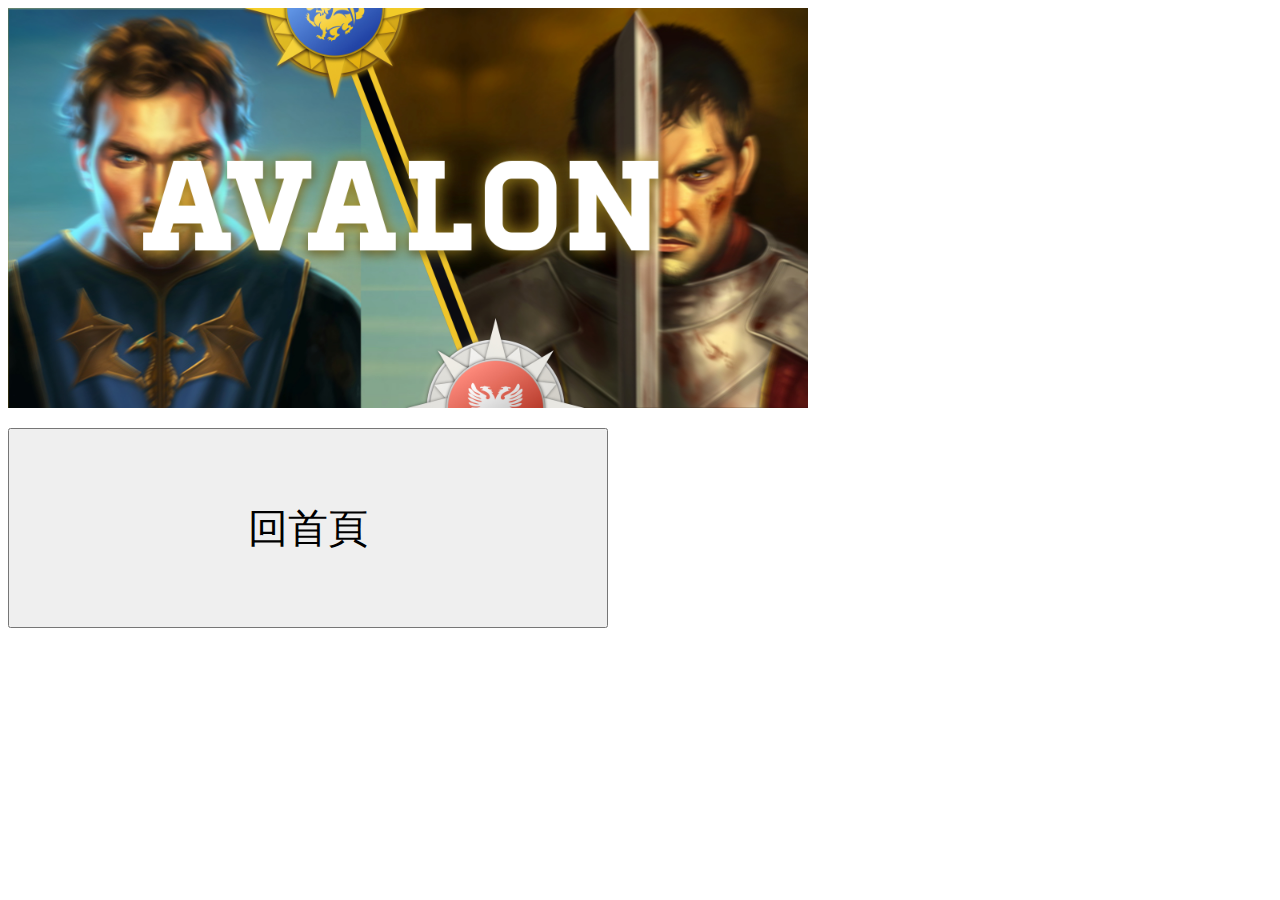
==== over.html @ d1412cc0 "0110" ====
<!DOCTYPE html>
<html>
  <head>
    <meta charset="utf-8">
    <title>Avalon</title>
    <link href="styles/style.css" rel="stylesheet" type="text/css">
  </head>
  <body>
    
    <image src="images/avalon.jpg" style="width:800px;height:400px;"><p>
    <input onClick="runindex()" type="button" style="width:600px;height:200px;font-size:40px;" value="回首頁"><p>
  
    <script src="scripts/main.js"></script>
  </body>
</html>
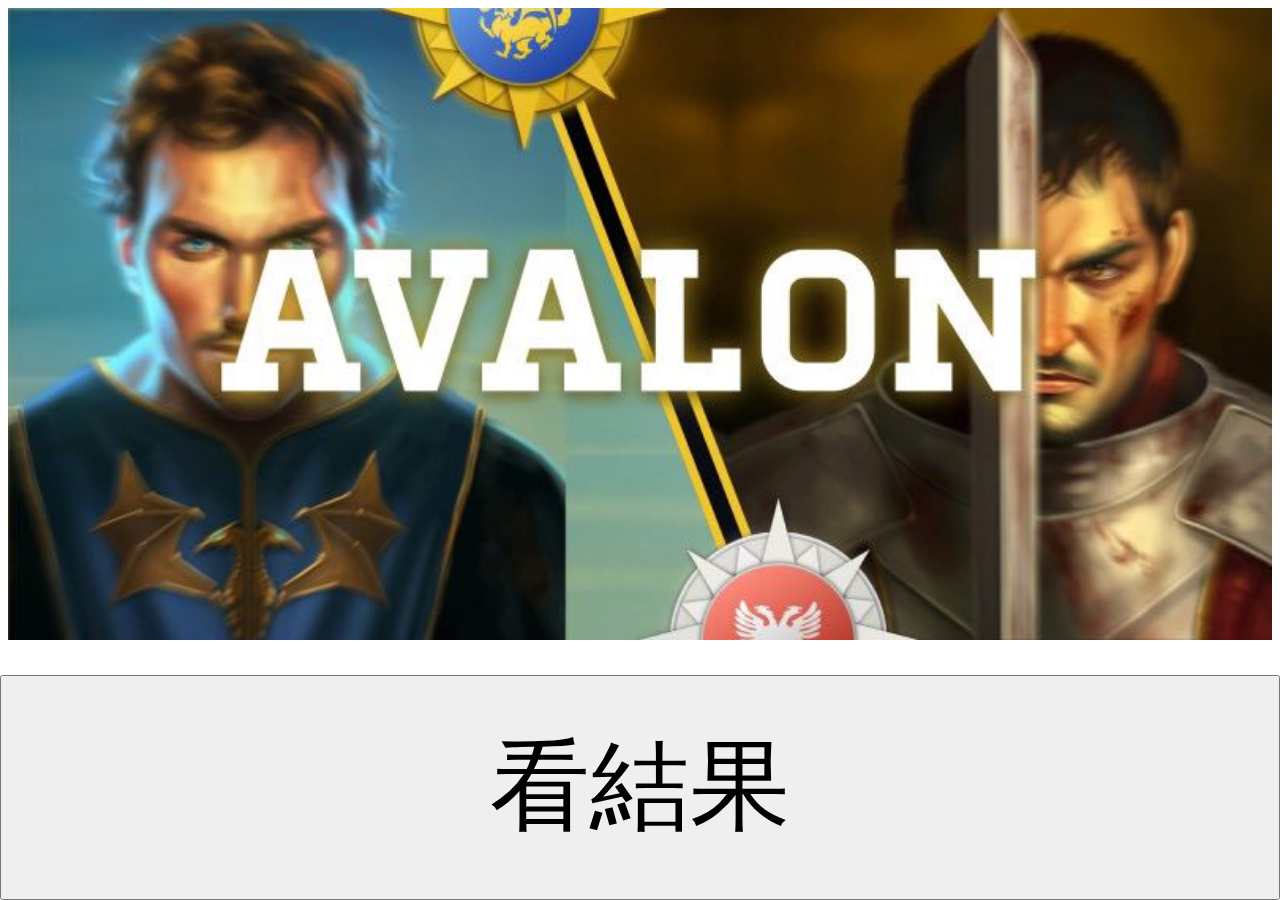
==== commit ca98b9df: "0111" ====
--- a/over.html
+++ b/over.html
@@ -7,9 +7,9 @@
   </head>
   <body>
     
-    <image src="images/avalon.jpg" style="width:800px;height:400px;"><p>
-    <input onClick="runindex()" type="button" style="width:600px;height:200px;font-size:40px;" value="回首頁"><p>
+    <image src="images/avalon.jpg" style="width:100%;height:30%;"><p>
+    <input class="r" onClick="see();runindex()" type="button" style="width:100%;height:25%;font-size:100px;" value="看結果"><p>
   
     <script src="scripts/main.js"></script>
   </body>
-</html> +</html>--- a/styles/style.css
+++ b/styles/style.css
@@ -0,0 +1,26 @@
+:root{
+  --bili:0.027rem;  
+}
+.header{
+  height:calc(var(--bili) * 80);
+}
+
+.t{position:fixed;
+  top:0px;
+  left:0px;
+  right:0px;
+}
+
+.c{position:fixed;
+    top:0;
+    right:0;
+    bottom:0;
+    left:0;
+    margin:auto;
+}
+
+.r{position:fixed;
+  bottom:0px;
+  left:0px;
+  right:0px;
+}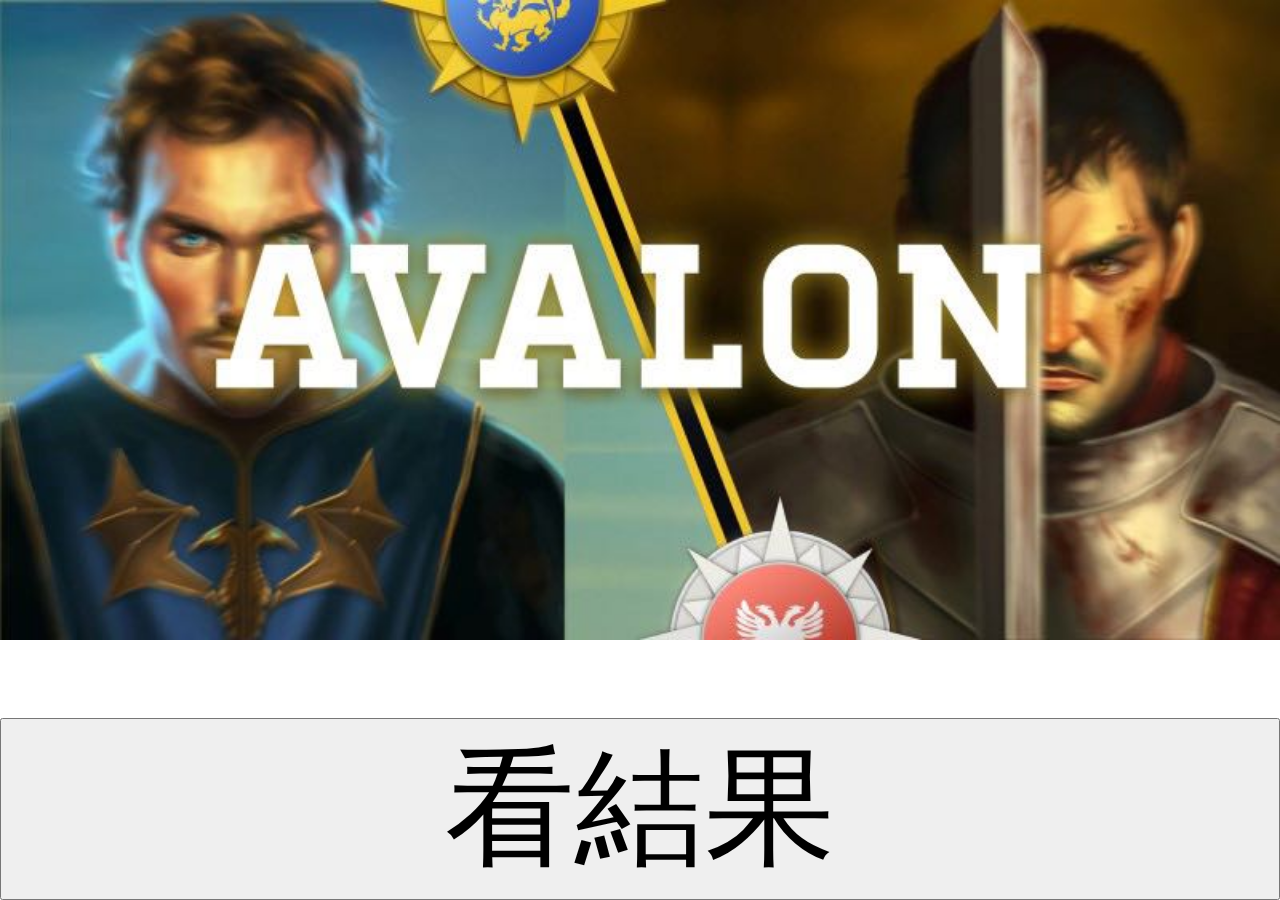
==== commit fe1da979: "0113" ====
--- a/over.html
+++ b/over.html
@@ -7,8 +7,8 @@
   </head>
   <body>
     
-    <image src="images/avalon.jpg" style="width:100%;height:30%;"><p>
-    <input class="r" onClick="see();runindex()" type="button" style="width:100%;height:25%;font-size:100px;" value="看結果"><p>
+    <image class="t" src="images/avalon.jpg" style="width:100vw;">
+    <input class="rwdtxt b" onClick="see();runindex()" type="button" style="width:100vw;" value="看結果">
   
     <script src="scripts/main.js"></script>
   </body>
--- a/styles/style.css
+++ b/styles/style.css
@@ -1,14 +1,8 @@
-:root{
-  --bili:0.027rem;  
-}
-.header{
-  height:calc(var(--bili) * 80);
-}
-
 .t{position:fixed;
-  top:0px;
-  left:0px;
-  right:0px;
+  top:0;
+  right:0;
+  left:0;
+  margin:auto;
 }
 
 .c{position:fixed;
@@ -19,8 +13,26 @@
     margin:auto;
 }
 
-.r{position:fixed;
-  bottom:0px;
-  left:0px;
-  right:0px;
+.b{position:fixed;
+    right:0;
+    bottom:0;
+    left:0;
+    margin:auto;
+}
+
+html{
+  font-size: 100px;
+}
+.rwdtxt {
+  font-size: 1.2rem;
+}
+@media (min-width: 600px) and (max-width: 1200px) {
+  .rwdtxt {
+   font-size: calc(1.2rem + (1.3-1.2) * ((100vw - 600px) / (1200 - 600)));
+  }
+}
+@media (min-width: 1200px) {
+  .rwdtxt {
+     font-size: 1.3rem;
+  }
 }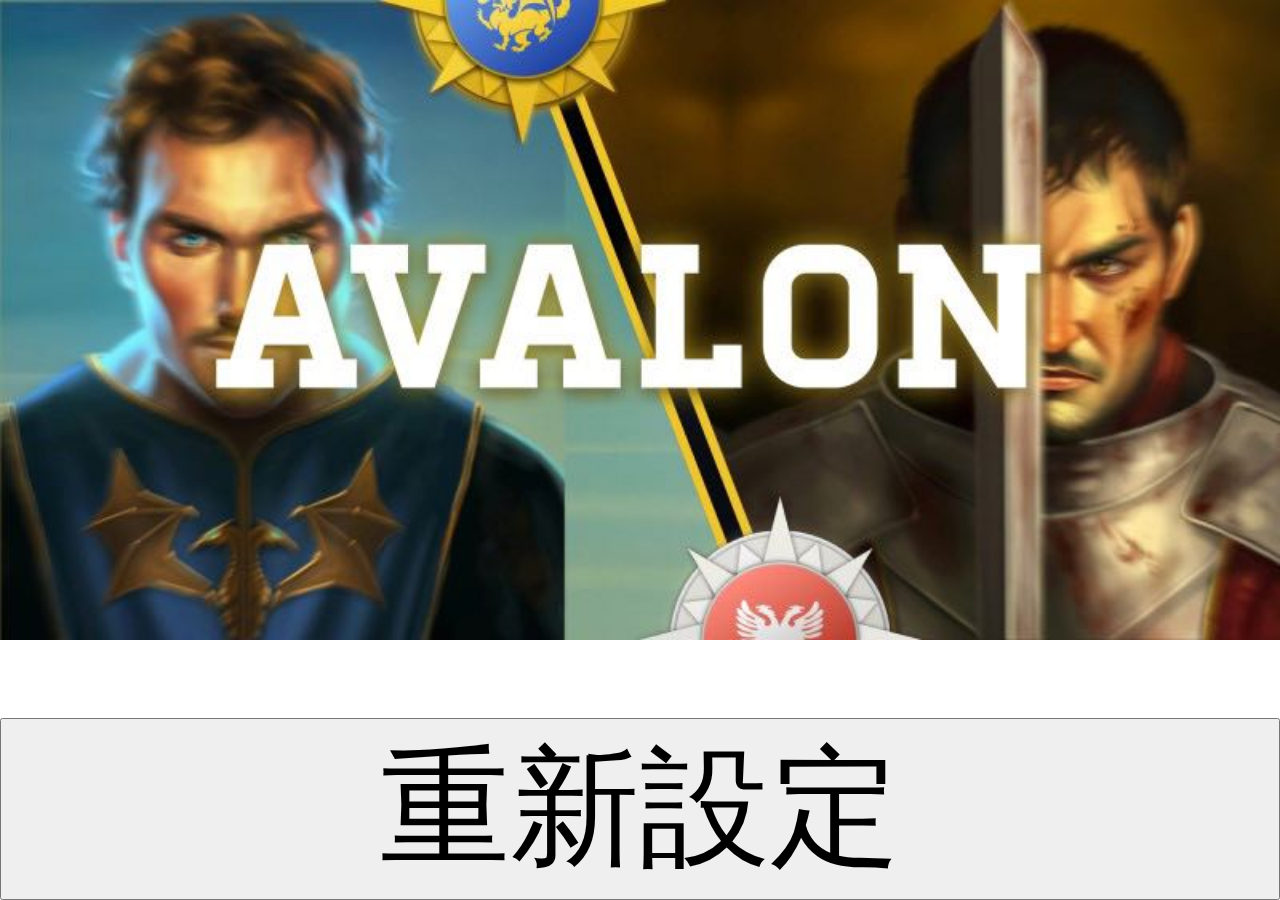
==== commit 16bdc1bc: "Update over.html" ====
--- a/over.html
+++ b/over.html
@@ -8,8 +8,8 @@
   <body>
     
     <image class="t" src="images/avalon.jpg" style="width:100vw;">
-    <input class="rwdtxt b" onClick="see();runindex()" type="button" style="width:100vw;" value="看結果">
+    <input class="rwdtxt b" onClick="runindex()" type="button" style="width:100vw;" value="重新設定">
   
     <script src="scripts/main.js"></script>
   </body>
-</html>+</html>
